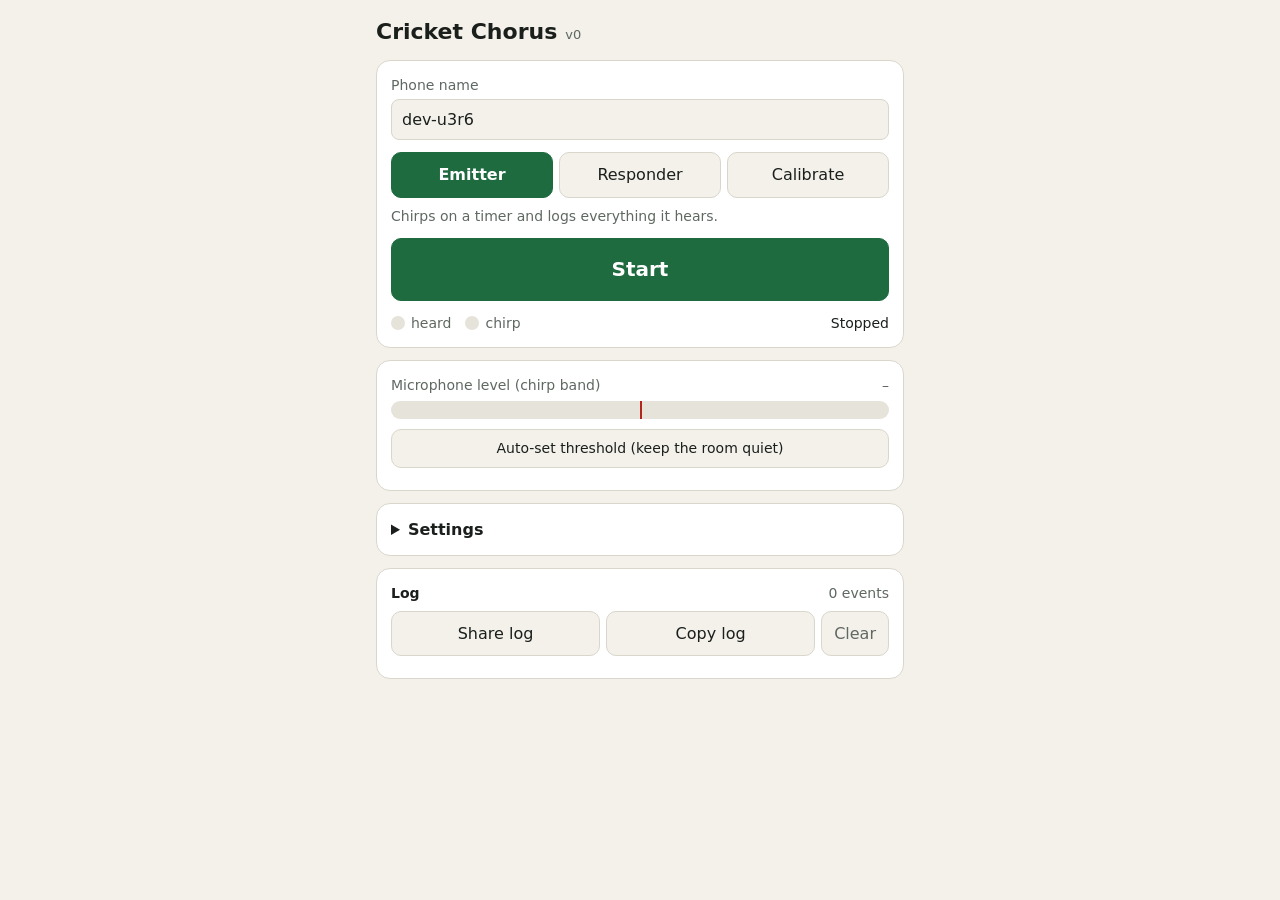
==== index.html @ be6ea367 "Add prototype v0 UI: emitter and responder roles, event log, share/copy, wake lock Also credit Alex " ====
<!doctype html>
<html lang="en">
<head>
<meta charset="utf-8">
<meta name="viewport" content="width=device-width, initial-scale=1, viewport-fit=cover">
<meta name="theme-color" content="#1d3b2a">
<title>Cricket Chorus</title>
<link rel="stylesheet" href="style.css">
</head>
<body>
<header>
  <h1>Cricket Chorus</h1>
  <span class="ver">v0</span>
</header>

<main>
  <section class="card">
    <label class="field">Phone name
      <input id="device" autocomplete="off" autocapitalize="off" spellcheck="false">
    </label>

    <div class="roles" role="radiogroup" aria-label="Role">
      <button data-role="emitter" role="radio">Emitter</button>
      <button data-role="responder" role="radio">Responder</button>
      <button data-role="calibrate" role="radio">Calibrate</button>
    </div>
    <p id="role-help" class="help"></p>

    <button id="start" class="big">Start</button>

    <div class="lights">
      <span><i id="light-heard"></i>heard</span>
      <span><i id="light-chirp"></i>chirp</span>
      <span id="status" class="status">Stopped</span>
    </div>
    <p id="banner" class="banner" hidden></p>
  </section>

  <section class="card">
    <div class="meter-head">
      <span>Microphone level (chirp band)</span>
      <span id="meter-value">–</span>
    </div>
    <div class="meter"><div id="meter-bar"></div><div id="meter-thr"></div></div>
    <button id="autothr" class="small">Auto-set threshold (keep the room quiet)</button>
    <p class="help" id="cal-info"></p>
    <p class="help" id="wake-info"></p>
  </section>

  <details class="card" id="settings">
    <summary>Settings</summary>
    <div id="params"></div>
    <button id="reset" class="small">Reset to defaults</button>
  </details>

  <section class="card">
    <div class="log-head">
      <strong>Log</strong> <span id="log-count"></span>
    </div>
    <div class="log-buttons">
      <button id="share">Share log</button>
      <button id="copy">Copy log</button>
      <button id="clear" class="quiet">Clear</button>
    </div>
    <pre id="log"></pre>
  </section>
</main>

<script type="module" src="app.js"></script>
</body>
</html>
---- style.css ----
:root {
  --bg: #f3f1ea;
  --card: #ffffff;
  --text: #1b1f1c;
  --muted: #5f6861;
  --accent: #1d6b3f;
  --accent-text: #ffffff;
  --line: #d9d6cc;
  --heard: #1faa55;
  --chirp: #e8891d;
  --stop: #b3261e;
  --meter-bg: #e6e3da;
}
@media (prefers-color-scheme: dark) {
  :root {
    --bg: #111512;
    --card: #1b211d;
    --text: #e8ece9;
    --muted: #9aa59d;
    --accent: #3fae6c;
    --accent-text: #08120c;
    --line: #2d3530;
    --meter-bg: #2a312c;
  }
}

* { box-sizing: border-box; }
html { -webkit-text-size-adjust: 100%; }
body {
  margin: 0;
  background: var(--bg);
  color: var(--text);
  font: 16px/1.45 -apple-system, BlinkMacSystemFont, "Segoe UI", system-ui, sans-serif;
  padding: env(safe-area-inset-top) 0 env(safe-area-inset-bottom);
}
header {
  display: flex; align-items: baseline; gap: 8px;
  padding: 16px 16px 4px; max-width: 560px; margin: 0 auto;
}
h1 { font-size: 22px; margin: 0; }
.ver { color: var(--muted); font-size: 13px; }
main { max-width: 560px; margin: 0 auto; padding: 8px 16px 32px; }
.card {
  background: var(--card); border: 1px solid var(--line); border-radius: 14px;
  padding: 14px; margin-bottom: 12px;
}
button {
  font: inherit; color: var(--text); background: var(--bg);
  border: 1px solid var(--line); border-radius: 10px; padding: 10px 12px;
  -webkit-tap-highlight-color: transparent; cursor: pointer;
}
button:active { filter: brightness(0.92); }
button:disabled { opacity: 0.5; }
.field { display: flex; flex-direction: column; gap: 4px; font-size: 14px; color: var(--muted); }
input {
  font: inherit; font-size: 16px; color: var(--text); background: var(--bg);
  border: 1px solid var(--line); border-radius: 8px; padding: 8px 10px; width: 100%;
}
.roles { display: grid; grid-template-columns: repeat(3, 1fr); gap: 6px; margin-top: 12px; }
.roles button[aria-checked="true"] { background: var(--accent); color: var(--accent-text); border-color: var(--accent); font-weight: 600; }
.help { color: var(--muted); font-size: 14px; margin: 8px 0 0; }
.big {
  width: 100%; margin-top: 12px; padding: 16px; font-size: 20px; font-weight: 700;
  background: var(--accent); color: var(--accent-text); border-color: var(--accent);
}
.big.running { background: var(--stop); border-color: var(--stop); color: #fff; }
.small { font-size: 14px; padding: 8px 10px; margin-top: 10px; width: 100%; }
.lights { display: flex; align-items: center; gap: 14px; margin-top: 12px; font-size: 14px; color: var(--muted); flex-wrap: wrap; }
.lights span { display: inline-flex; align-items: center; gap: 6px; }
.lights i { width: 14px; height: 14px; border-radius: 50%; background: var(--meter-bg); display: inline-block; transition: background 0.3s; }
#light-heard.on { background: var(--heard); transition: none; }
#light-chirp.on { background: var(--chirp); transition: none; }
.status { margin-left: auto; color: var(--text); }
.banner { background: #fff3cd; color: #5c4400; border-radius: 8px; padding: 8px 10px; font-size: 14px; margin: 10px 0 0; }
.meter-head, .log-head { display: flex; justify-content: space-between; font-size: 14px; color: var(--muted); }
.log-head strong { color: var(--text); }
.meter { position: relative; height: 18px; background: var(--meter-bg); border-radius: 9px; overflow: hidden; margin-top: 6px; }
#meter-bar { height: 100%; width: 0; background: var(--heard); }
#meter-thr { position: absolute; top: 0; bottom: 0; width: 2px; background: var(--stop); }
summary { font-weight: 600; cursor: pointer; }
#params h3 { font-size: 14px; color: var(--muted); margin: 14px 0 4px; font-weight: 600; }
.param { display: grid; grid-template-columns: 1fr 110px; align-items: center; gap: 8px; padding: 4px 0; font-size: 15px; }
.param small { display: block; color: var(--muted); font-size: 12px; }
.log-buttons { display: grid; grid-template-columns: 1fr 1fr auto; gap: 6px; margin: 8px 0; }
.quiet { color: var(--muted); }
pre#log {
  font: 12px/1.4 ui-monospace, Menlo, monospace; margin: 0; max-height: 260px; overflow: auto;
  white-space: pre-wrap; word-break: break-all; color: var(--muted);
}
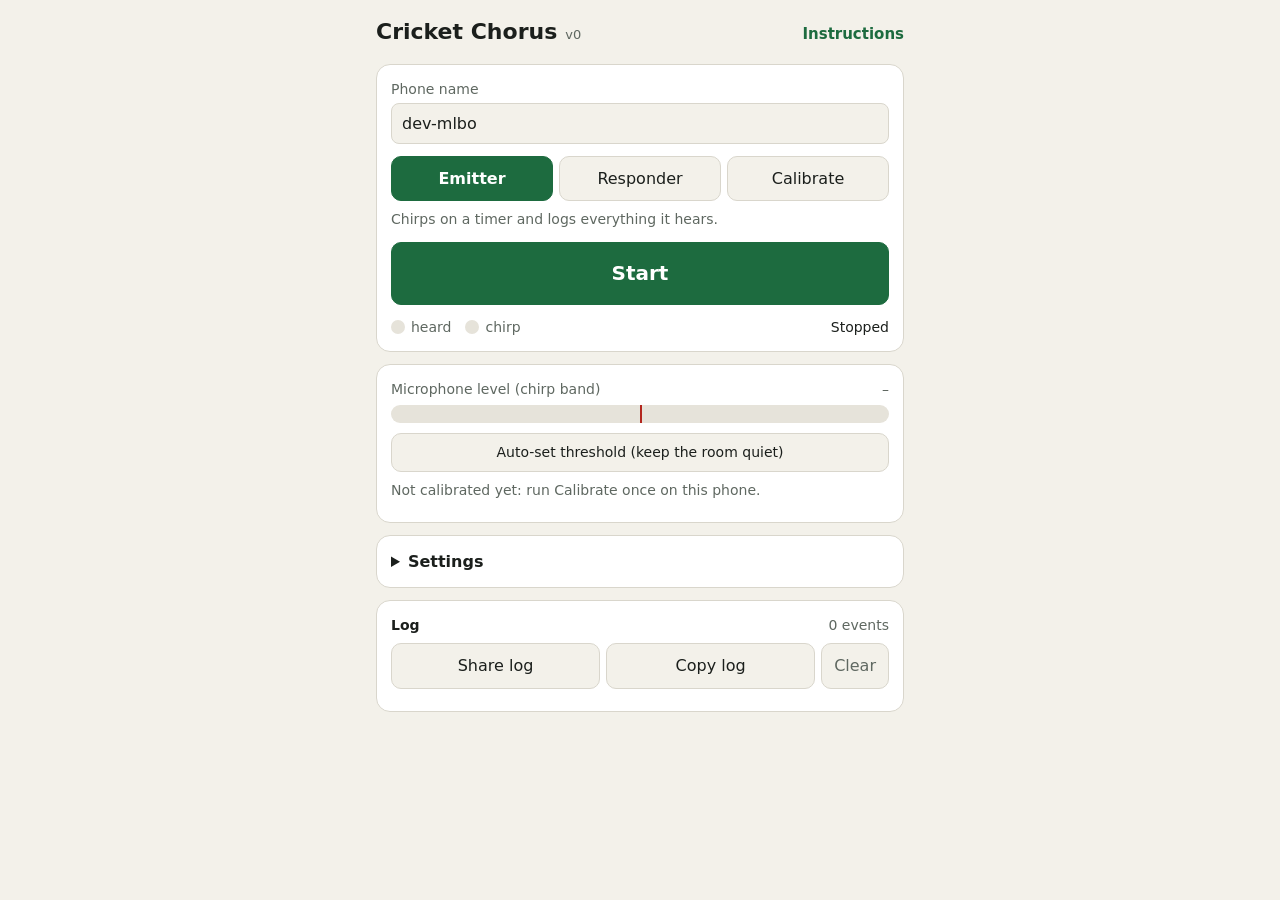
==== commit e09bd5b1: "Add Instructions link to the app header Co-Authored-By: Claude Opus 5.5 <noreply@anthropic.com>" ====
--- a/index.html
+++ b/index.html
@@ -11,6 +11,7 @@
 <header>
   <h1>Cricket Chorus</h1>
   <span class="ver">v0</span>
+  <a class="help-link" href="https://github.com/noelhefele/cricket-chorus#readme" target="_blank" rel="noopener">Instructions</a>
 </header>
 
 <main>
--- a/style.css
+++ b/style.css
@@ -39,6 +39,7 @@
 }
 h1 { font-size: 22px; margin: 0; }
 .ver { color: var(--muted); font-size: 13px; }
+.help-link { margin-left: auto; color: var(--accent); font-size: 15px; font-weight: 600; text-decoration: none; padding: 6px 0; }
 main { max-width: 560px; margin: 0 auto; padding: 8px 16px 32px; }
 .card {
   background: var(--card); border: 1px solid var(--line); border-radius: 14px;
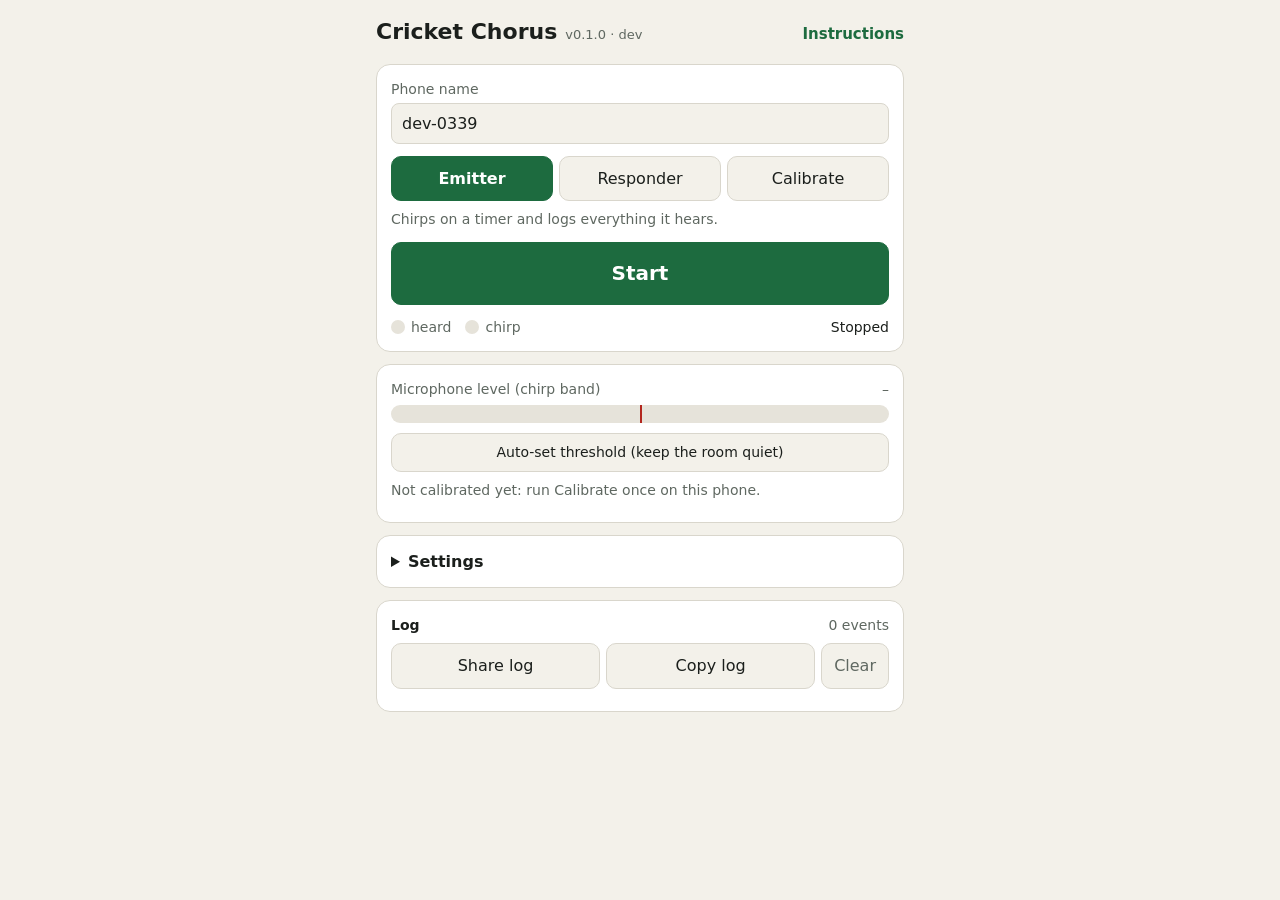
==== commit d3f0ff76: "Stamp app version and deploy commit into every log's config event Pages now deploys via a GitHub Act" ====
--- a/index.html
+++ b/index.html
@@ -10,7 +10,7 @@
 <body>
 <header>
   <h1>Cricket Chorus</h1>
-  <span class="ver">v0</span>
+  <span class="ver" id="app-ver"></span>
   <a class="help-link" href="https://github.com/noelhefele/cricket-chorus#readme" target="_blank" rel="noopener">Instructions</a>
 </header>
 
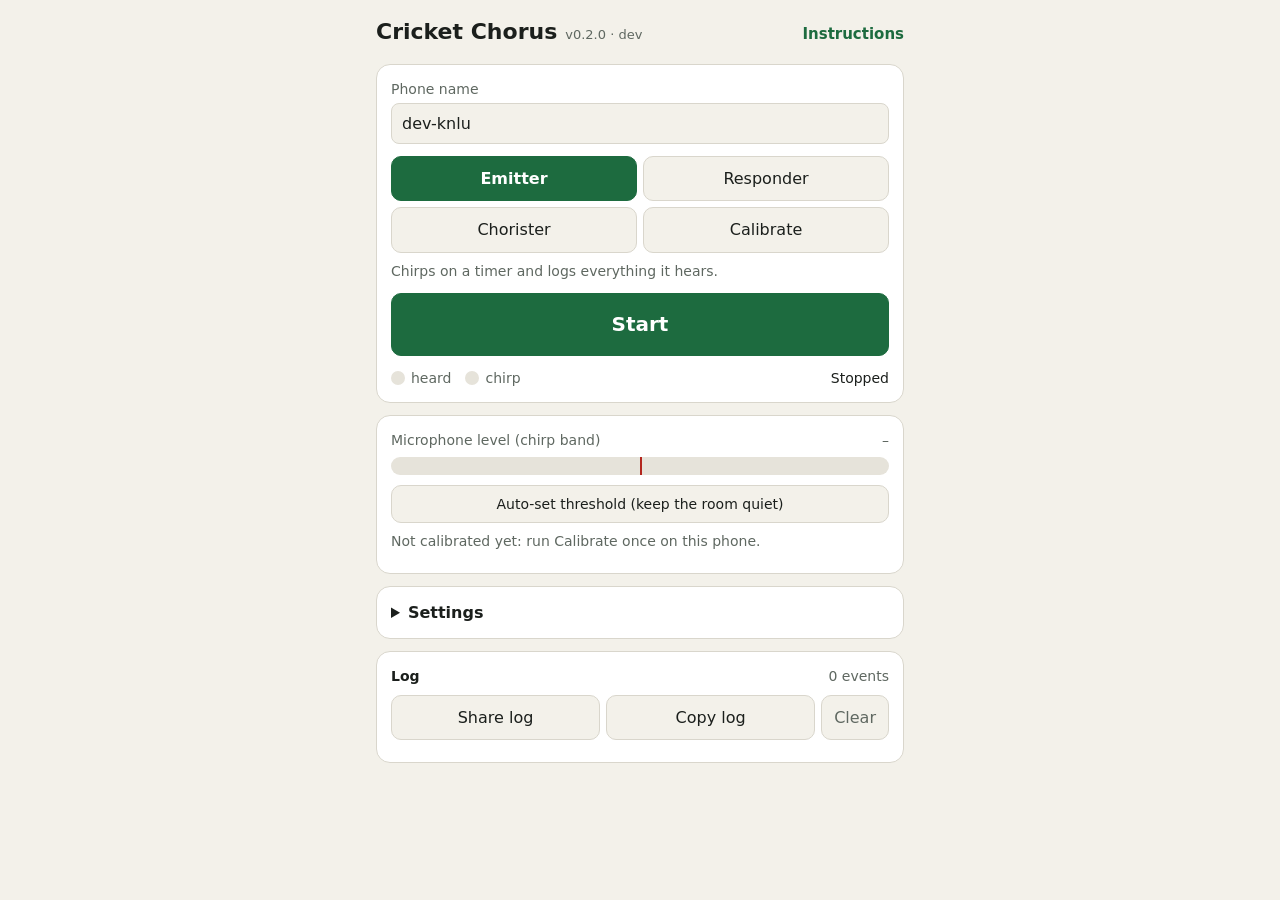
==== commit d563cafb: "Add Chorister role: own jittered rhythm plus coupling rule (reset / none) Timing logic lives in chor" ====
--- a/index.html
+++ b/index.html
@@ -23,6 +23,7 @@
     <div class="roles" role="radiogroup" aria-label="Role">
       <button data-role="emitter" role="radio">Emitter</button>
       <button data-role="responder" role="radio">Responder</button>
+      <button data-role="chorister" role="radio">Chorister</button>
       <button data-role="calibrate" role="radio">Calibrate</button>
     </div>
     <p id="role-help" class="help"></p>
--- a/style.css
+++ b/style.css
@@ -53,11 +53,11 @@
 button:active { filter: brightness(0.92); }
 button:disabled { opacity: 0.5; }
 .field { display: flex; flex-direction: column; gap: 4px; font-size: 14px; color: var(--muted); }
-input {
+input, select {
   font: inherit; font-size: 16px; color: var(--text); background: var(--bg);
   border: 1px solid var(--line); border-radius: 8px; padding: 8px 10px; width: 100%;
 }
-.roles { display: grid; grid-template-columns: repeat(3, 1fr); gap: 6px; margin-top: 12px; }
+.roles { display: grid; grid-template-columns: repeat(2, 1fr); gap: 6px; margin-top: 12px; }
 .roles button[aria-checked="true"] { background: var(--accent); color: var(--accent-text); border-color: var(--accent); font-weight: 600; }
 .help { color: var(--muted); font-size: 14px; margin: 8px 0 0; }
 .big {
